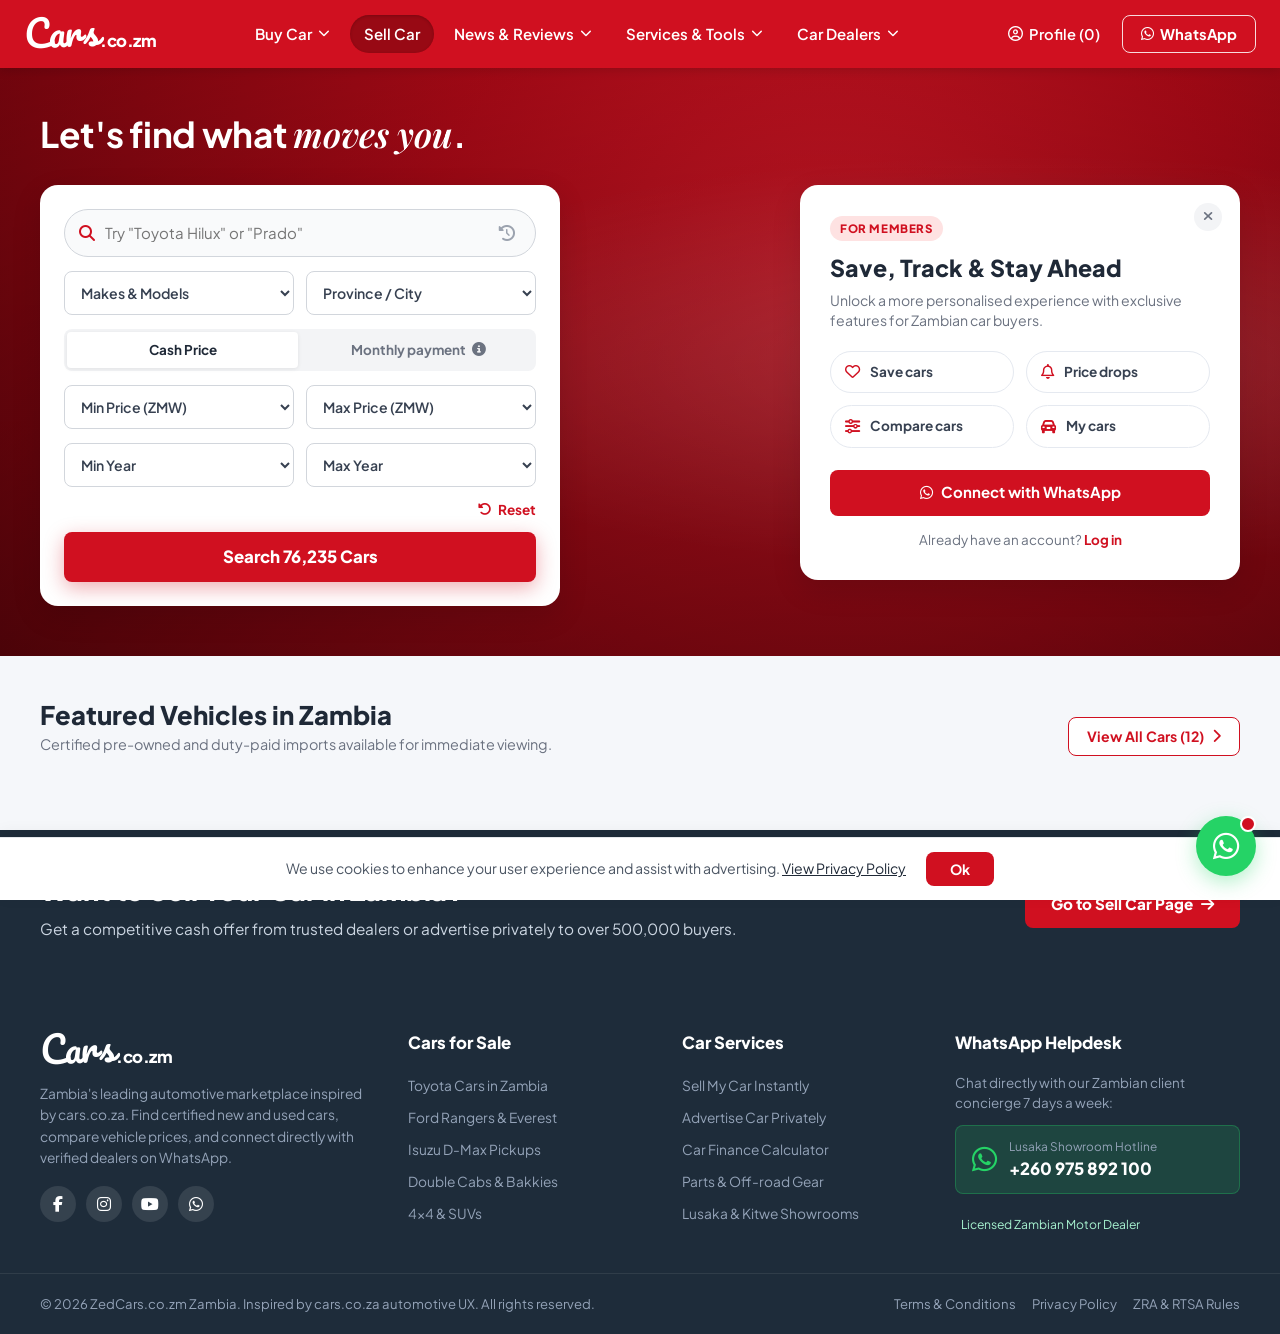
==== index.html @ ce60e8c6 "Add files via upload" ====
<!DOCTYPE html>
<html lang="en">
<head>
  <meta charset="UTF-8">
  <meta name="viewport" content="width=device-width, initial-scale=1.0">
  <title>Cars For Sale in Zambia | Certified New and Used Vehicles | ZedCars.co.zm</title>
  <meta name="description" content="Zambia's premier car marketplace inspired by cars.co.za. Find Toyota, Ford, Isuzu, and luxury cars for sale in Lusaka, Kitwe, and Ndola with instant WhatsApp dealer connections.">
  <link rel="preconnect" href="https://fonts.googleapis.com">
  <link rel="preconnect" href="https://fonts.gstatic.com" crossorigin>
  <link href="https://fonts.googleapis.com/css2?family=Plus+Jakarta+Sans:ital,wght@0,300;0,400;0,500;0,600;0,700;0,800;1,400&family=Playfair+Display:ital,wght@1,600;1,700&family=Pacifico&display=swap" rel="stylesheet">
  <link rel="stylesheet" href="https://cdnjs.cloudflare.com/ajax/libs/font-awesome/6.5.1/css/all.min.css">
  <link rel="stylesheet" href="styles.css">
</head>
<body>

  <!-- SIGNATURE RED HEADER -->
  <header class="cars-header">
    <div class="cars-header-container">
      <a href="index.html" class="cars-logo">
        <span class="logo-script">Cars</span><span class="logo-tld">.co.zm</span>
      </a>

      <nav class="cars-nav">
        <div class="nav-item has-dropdown">
          <a href="buy-car.html" class="nav-link">Buy Car <i class="fa-solid fa-chevron-down nav-arrow"></i></a>
          <div class="dropdown-menu">
            <a href="buy-car.html" class="dropdown-item"><i class="fa-solid fa-car-side"></i> Used Cars for Sale</a>
            <a href="buy-car.html" class="dropdown-item"><i class="fa-solid fa-car"></i> New Cars for Sale</a>
            <a href="finance.html" class="dropdown-item"><i class="fa-solid fa-tags"></i> Car Pricing &amp; Specs</a>
            <a href="buy-car.html?filter=specials" class="dropdown-item"><i class="fa-solid fa-fire"></i> Car Specials</a>
            <a href="https://wa.me/260975892100?text=Hello%20ZedCars%2C%20please%20help%20me%20find%20a%20car" target="_blank" class="dropdown-item"><i class="fa-brands fa-whatsapp"></i> Help Me Find a Car</a>
          </div>
        </div>

        <div class="nav-item">
          <a href="sell-car.html" class="nav-link nav-pill-active">Sell Car</a>
        </div>

        <div class="nav-item has-dropdown mega-dropdown-trigger">
          <a href="news.html" class="nav-link">News &amp; Reviews <i class="fa-solid fa-chevron-down nav-arrow"></i></a>
          <div class="dropdown-menu mega-menu">
            <div class="mega-menu-cols">
              <div class="mega-links-col">
                <a href="news.html" class="dropdown-item">Motoring News</a>
                <a href="news.html" class="dropdown-item">Luxury, Performance &amp; 4x4</a>
                <a href="news.html" class="dropdown-item">Car Reviews</a>
                <a href="news.html" class="dropdown-item">Videos &amp; Walkarounds</a>
                <a href="news.html" class="dropdown-item">Car Launches</a>
                <a href="news.html" class="dropdown-item">Zambian RTSA &amp; Duty Advice</a>
              </div>
              <div class="mega-cards-col">
                <div class="mega-article-card">
                  <img src="https://images.unsplash.com/photo-1533473359331-0135ef1b58bf?auto=format&fit=crop&w=400&q=80" alt="Hilux Legend review">
                  <span class="mega-article-title">Toyota Hilux 2.8 GD-6: Still Zambia's Undisputed Bakkie Champion?</span>
                  <a href="news.html" class="btn-mega-red">Car News</a>
                </div>
                <div class="mega-article-card">
                  <img src="https://images.unsplash.com/photo-1503376780353-7e6692767b70?auto=format&fit=crop&w=400&q=80" alt="Land Cruiser Prado">
                  <span class="mega-article-title">New Prado 250 in Lusaka: Zambian Pricing, Specs &amp; Waitlist</span>
                  <a href="news.html" class="btn-mega-red">Car News</a>
                </div>
              </div>
            </div>
          </div>
        </div>

        <div class="nav-item has-dropdown">
          <a href="finance.html" class="nav-link">Services &amp; Tools <i class="fa-solid fa-chevron-down nav-arrow"></i></a>
          <div class="dropdown-menu">
            <a href="finance.html" class="dropdown-item"><i class="fa-solid fa-calculator"></i> Car Finance Calculator</a>
            <a href="parts.html" class="dropdown-item"><i class="fa-solid fa-gears"></i> Auto Parts &amp; Staff Gear</a>
            <a href="sell-car.html" class="dropdown-item"><i class="fa-solid fa-hand-holding-dollar"></i> Free WhatsApp Valuation</a>
          </div>
        </div>

        <div class="nav-item has-dropdown">
          <a href="dealers.html" class="nav-link">Car Dealers <i class="fa-solid fa-chevron-down nav-arrow"></i></a>
          <div class="dropdown-menu">
            <a href="dealers.html" class="dropdown-item"><i class="fa-solid fa-location-dot"></i> Dealers in Lusaka</a>
            <a href="dealers.html" class="dropdown-item"><i class="fa-solid fa-location-dot"></i> Dealers in Kitwe (Copperbelt)</a>
            <a href="dealers.html" class="dropdown-item"><i class="fa-solid fa-location-dot"></i> Dealers in Ndola</a>
          </div>
        </div>
      </nav>

      <div class="cars-header-right">
        <a href="dealers.html" class="header-profile-btn">
          <i class="fa-regular fa-circle-user"></i> Profile (0)
        </a>
        <a href="https://wa.me/260975892100?text=Hello%20ZedCars%20Team%2C%20I%20would%20like%20assistance." target="_blank" class="btn-cars-login">
          <i class="fa-brands fa-whatsapp"></i> WhatsApp
        </a>
        <button class="mobile-nav-toggle" id="mobileNavToggle" aria-label="Toggle menu">
          <i class="fa-solid fa-bars"></i>
        </button>
      </div>
    </div>
  </header>

  <main>
    <!-- HERO SECTION (Cars.co.za search & members box) -->
    <section class="cars-hero-section">
      <div class="cars-hero-bg"></div>

      <div class="container cars-hero-container">
        <div class="cars-hero-headline">
          <h2>Let's find what <em>moves you</em>.</h2>
        </div>

        <div class="cars-hero-grid">
          <!-- SEARCH CARD -->
          <form class="cars-search-card" id="homeSearchForm" action="buy-car.html" method="GET">
            <div class="search-input-box">
              <i class="fa-solid fa-magnifying-glass search-icon"></i>
              <input type="text" name="keyword" id="heroKeyword" placeholder='Try "Toyota Hilux" or "Prado"'>
              <button type="button" class="history-btn" title="Recent searches"><i class="fa-solid fa-clock-rotate-left"></i></button>
            </div>

            <div class="search-dual-row">
              <div class="custom-select-wrap">
                <select name="make" id="heroMake">
                  <option value="">Makes &amp; Models</option>
                  <option value="Toyota">Toyota (Hilux, Prado, Harrier)</option>
                  <option value="Ford">Ford (Ranger, Everest)</option>
                  <option value="Isuzu">Isuzu (D-Max, KB)</option>
                  <option value="Nissan">Nissan (Patrol, Navara)</option>
                  <option value="Mercedes-Benz">Mercedes-Benz</option>
                  <option value="Volkswagen">Volkswagen (Golf GTI)</option>
                  <option value="Honda">Honda (Fit Hybrid)</option>
                </select>
              </div>

              <div class="custom-select-wrap">
                <select name="location" id="heroLocation">
                  <option value="">Province / City</option>
                  <option value="Lusaka">Lusaka Province</option>
                  <option value="Kitwe">Copperbelt (Kitwe)</option>
                  <option value="Ndola">Copperbelt (Ndola)</option>
                  <option value="Livingstone">Southern (Livingstone)</option>
                </select>
              </div>
            </div>

            <div class="pricing-mode-toggle">
              <button type="button" class="mode-btn active" id="btnModeCash">Cash Price</button>
              <a href="finance.html" class="mode-btn" id="btnModeMonthly">Monthly payment <i class="fa-solid fa-circle-info"></i></a>
            </div>

            <div class="search-dual-row">
              <div class="custom-select-wrap">
                <select name="minPrice" id="heroMinPrice">
                  <option value="">Min Price (ZMW)</option>
                  <option value="50000">K 50,000</option>
                  <option value="100000">K 100,000</option>
                  <option value="200000">K 200,000</option>
                  <option value="350000">K 350,000</option>
                  <option value="500000">K 500,000</option>
                </select>
              </div>

              <div class="custom-select-wrap">
                <select name="maxPrice" id="heroMaxPrice">
                  <option value="">Max Price (ZMW)</option>
                  <option value="150000">K 150,000</option>
                  <option value="300000">K 300,000</option>
                  <option value="500000">K 500,000</option>
                  <option value="800000">K 800,000</option>
                  <option value="1500000">K 1,500,000+</option>
                </select>
              </div>
            </div>

            <div class="search-dual-row">
              <div class="custom-select-wrap">
                <select name="minYear" id="heroMinYear">
                  <option value="">Min Year</option>
                  <option value="2016">2016</option>
                  <option value="2018">2018</option>
                  <option value="2020">2020</option>
                  <option value="2022">2022</option>
                </select>
              </div>

              <div class="custom-select-wrap">
                <select name="maxYear" id="heroMaxYear">
                  <option value="">Max Year</option>
                  <option value="2024">2024</option>
                  <option value="2023">2023</option>
                  <option value="2022">2022</option>
                </select>
              </div>
            </div>

            <div class="search-reset-row">
              <button type="reset" class="btn-reset-link" id="btnResetHero">
                <i class="fa-solid fa-rotate-left"></i> Reset
              </button>
            </div>

            <button type="submit" class="btn-hero-search">
              Search 76,235 Cars
            </button>
          </form>

          <!-- FOR MEMBERS CARD -->
          <div class="cars-members-card" id="membersCard">
            <button type="button" class="members-close-btn" id="membersCloseBtn" aria-label="Close card"><i class="fa-solid fa-xmark"></i></button>

            <span class="members-badge">FOR MEMBERS</span>
            <h3>Save, Track &amp; Stay Ahead</h3>
            <p>Unlock a more personalised experience with exclusive features for Zambian car buyers.</p>

            <div class="members-grid-perks">
              <a href="buy-car.html" class="member-perk-item">
                <i class="fa-regular fa-heart"></i>
                <span>Save cars</span>
              </a>
              <a href="buy-car.html?filter=drops" class="member-perk-item">
                <i class="fa-regular fa-bell"></i>
                <span>Price drops</span>
              </a>
              <a href="buy-car.html" class="member-perk-item">
                <i class="fa-solid fa-sliders"></i>
                <span>Compare cars</span>
              </a>
              <a href="sell-car.html" class="member-perk-item">
                <i class="fa-solid fa-car-rear"></i>
                <span>My cars</span>
              </a>
            </div>

            <a href="https://wa.me/260975892100?text=Hi%20ZedCars%2C%20I%20would%20like%20to%20register%20as%20a%20buyer%20member." target="_blank" class="btn-create-account">
              <i class="fa-brands fa-whatsapp"></i> Connect with WhatsApp
            </a>

            <div class="members-footer-link">
              Already have an account? <a href="https://wa.me/260975892100?text=Login%20inquiry" target="_blank">Log in</a>
            </div>
          </div>
        </div>
      </div>
    </section>

    <!-- COMPACT FEATURED PREVIEW (NO ENDLESS SCROLLING) -->
    <section class="home-featured-strip">
      <div class="container">
        <div class="section-top-row">
          <div>
            <h3>Featured Vehicles in Zambia</h3>
            <p>Certified pre-owned and duty-paid imports available for immediate viewing.</p>
          </div>
          <a href="buy-car.html" class="btn-view-all-cars">
            View All Cars (12) <i class="fa-solid fa-chevron-right"></i>
          </a>
        </div>

        <div class="cars-main-grid cols-3" id="homeFeaturedGrid">
          <!-- Rendered dynamically by app.js (top 3 featured only) -->
        </div>
      </div>
    </section>

    <!-- COMPACT "SELL YOUR CAR" BANNER -->
    <section class="home-sell-teaser">
      <div class="container teaser-inner-flex">
        <div class="teaser-text">
          <h3>Want to Sell Your Car in Zambia?</h3>
          <p>Get a competitive cash offer from trusted dealers or advertise privately to over 500,000 buyers.</p>
        </div>
        <a href="sell-car.html" class="btn-teaser-sell">
          Go to Sell Car Page <i class="fa-solid fa-arrow-right"></i>
        </a>
      </div>
    </section>
  </main>

  <!-- FOOTER -->
  <footer class="cars-footer">
    <div class="container footer-content-grid">
      <div class="footer-brand-col">
        <a href="index.html" class="cars-logo footer-logo">
          <span class="logo-script">Cars</span><span class="logo-tld">.co.zm</span>
        </a>
        <p class="footer-desc">
          Zambia's leading automotive marketplace inspired by cars.co.za. Find certified new and used cars, compare vehicle prices, and connect directly with verified dealers on WhatsApp.
        </p>
        <div class="footer-socials">
          <a href="#" aria-label="Facebook"><i class="fa-brands fa-facebook-f"></i></a>
          <a href="#" aria-label="Instagram"><i class="fa-brands fa-instagram"></i></a>
          <a href="#" aria-label="YouTube"><i class="fa-brands fa-youtube"></i></a>
          <a href="https://wa.me/260975892100" target="_blank" aria-label="WhatsApp"><i class="fa-brands fa-whatsapp"></i></a>
        </div>
      </div>

      <div class="footer-links-col">
        <h4>Cars for Sale</h4>
        <ul>
          <li><a href="buy-car.html?make=Toyota">Toyota Cars in Zambia</a></li>
          <li><a href="buy-car.html?make=Ford">Ford Rangers &amp; Everest</a></li>
          <li><a href="buy-car.html?make=Isuzu">Isuzu D-Max Pickups</a></li>
          <li><a href="buy-car.html?category=Double+Cab">Double Cabs &amp; Bakkies</a></li>
          <li><a href="buy-car.html?category=SUV">4x4 &amp; SUVs</a></li>
        </ul>
      </div>

      <div class="footer-links-col">
        <h4>Car Services</h4>
        <ul>
          <li><a href="sell-car.html">Sell My Car Instantly</a></li>
          <li><a href="sell-car.html">Advertise Car Privately</a></li>
          <li><a href="finance.html">Car Finance Calculator</a></li>
          <li><a href="parts.html">Parts &amp; Off-road Gear</a></li>
          <li><a href="dealers.html">Lusaka &amp; Kitwe Showrooms</a></li>
        </ul>
      </div>

      <div class="footer-contact-col">
        <h4>WhatsApp Helpdesk</h4>
        <p>Chat directly with our Zambian client concierge 7 days a week:</p>
        <a href="https://wa.me/260975892100?text=Hello%20ZedCars%2C%20I%20would%20like%20assistance." target="_blank" class="footer-whatsapp-card">
          <i class="fa-brands fa-whatsapp"></i>
          <div>
            <span class="card-label">Lusaka Showroom Hotline</span>
            <span class="card-number">+260 975 892 100</span>
          </div>
        </a>
        <span class="registered-badge"><i class="fa-solid fa-shield-check"></i> Licensed Zambian Motor Dealer</span>
      </div>
    </div>

    <div class="footer-bottom-bar">
      <div class="container footer-bottom-flex">
        <p>&copy; 2026 ZedCars.co.zm Zambia. Inspired by cars.co.za automotive UX. All rights reserved.</p>
        <div class="footer-legal-links">
          <a href="#">Terms &amp; Conditions</a>
          <a href="#">Privacy Policy</a>
          <a href="#">ZRA &amp; RTSA Rules</a>
        </div>
      </div>
    </div>
  </footer>

  <!-- DETAIL MODAL -->
  <div class="cars-modal-backdrop" id="carModalBackdrop">
    <div class="cars-modal-window" id="carModalWindow">
      <button class="modal-close-button" id="modalCloseButton" aria-label="Close modal"><i class="fa-solid fa-xmark"></i></button>
      <div class="modal-inner-content" id="carModalContent"></div>
    </div>
  </div>

  <!-- FLOATING WHATSAPP -->
  <div class="floating-wa-container">
    <div class="wa-chat-window" id="waChatWindow">
      <div class="wa-chat-header">
        <div class="wa-header-avatar"><i class="fa-brands fa-whatsapp"></i></div>
        <div class="wa-header-text">
          <h5>ZedCars.co.zm Concierge</h5>
          <span>Online • Replies within minutes</span>
        </div>
        <button class="wa-close-btn" id="waChatClose"><i class="fa-solid fa-xmark"></i></button>
      </div>
      <div class="wa-chat-bubble-area">
        <div class="wa-message-bubble">
          Muli bwanji! Welcome to <strong>ZedCars Zambia</strong>. How can our vehicle team help you today?
        </div>
        <div class="wa-action-options">
          <a href="buy-car.html" class="wa-opt-link"><i class="fa-solid fa-car"></i> Buy a Car</a>
          <a href="sell-car.html" class="wa-opt-link"><i class="fa-solid fa-hand-holding-dollar"></i> Sell My Car for Cash</a>
          <a href="finance.html" class="wa-opt-link"><i class="fa-solid fa-calculator"></i> Car Finance Inquiry</a>
          <a href="parts.html" class="wa-opt-link"><i class="fa-solid fa-gears"></i> 4x4 Parts &amp; Accessories</a>
        </div>
      </div>
    </div>

    <button class="floating-wa-trigger" id="floatingWaTrigger" aria-label="WhatsApp Chat">
      <i class="fa-brands fa-whatsapp"></i>
      <span class="floating-pulse"></span>
    </button>
  </div>

  <!-- COOKIE BANNER -->
  <div class="cars-cookie-banner" id="cookieBanner">
    <div class="cookie-banner-inner">
      <span>We use cookies to enhance your user experience and assist with advertising. <a href="#">View Privacy Policy</a></span>
      <button class="btn-cookie-ok" id="btnCookieOk">Ok</button>
    </div>
  </div>

  <script src="app.js"></script>
</body>
</html>
---- styles.css ----
/* =========================================================
   ZedCars.co.zm - Pixel-Perfect cars.co.za Multi-Page Design System
   ========================================================= */

:root {
  --cars-red: #D01020;
  --cars-red-dark: #A80916;
  --cars-red-hover: #B80A18;
  --cars-red-pill: #980914;
  --cars-navy-dark: #1E2C3A;
  --cars-navy-deep: #16222D;
  
  --bg-page: #F5F7FA;
  --bg-card: #FFFFFF;
  --border-subtle: #E5E9F0;
  --border-input: #D2D6DC;
  
  --text-dark: #1F2937;
  --text-gray: #4B5563;
  --text-light: #6B7280;
  --text-muted: #9CA3AF;
  
  --wa-green: #25D366;
  --wa-green-hover: #20BA5A;
  --wa-green-dark: #128C7E;
  
  --font-main: 'Plus Jakarta Sans', -apple-system, BlinkMacSystemFont, sans-serif;
  --font-serif: 'Playfair Display', Georgia, serif;
  --font-script: 'Pacifico', cursive;
  
  --shadow-card: 0 4px 18px rgba(0, 0, 0, 0.06);
  --shadow-elevated: 0 10px 30px rgba(0, 0, 0, 0.12);
  --shadow-red: 0 6px 20px rgba(208, 16, 32, 0.35);
  --shadow-wa: 0 6px 20px rgba(37, 211, 102, 0.35);
  
  --radius-sm: 4px;
  --radius-md: 8px;
  --radius-lg: 12px;
  --radius-xl: 18px;
  --radius-full: 9999px;
  
  --transition: all 0.2s ease-in-out;
}

*, *::before, *::after {
  box-sizing: border-box;
  margin: 0;
  padding: 0;
}

body {
  font-family: var(--font-main);
  background-color: var(--bg-page);
  color: var(--text-dark);
  line-height: 1.5;
  overflow-x: hidden;
  -webkit-font-smoothing: antialiased;
  min-height: 100vh;
  display: flex;
  flex-direction: column;
}

main {
  flex-grow: 1;
}

img {
  max-width: 100%;
  height: auto;
  display: block;
}

a {
  text-decoration: none;
  color: inherit;
  transition: var(--transition);
}

button {
  font-family: inherit;
  cursor: pointer;
  border: none;
  outline: none;
  transition: var(--transition);
}

select, input, textarea {
  font-family: inherit;
  outline: none;
}

.container {
  width: 100%;
  max-width: 1240px;
  margin: 0 auto;
  padding: 0 20px;
}

/* =========================================================
   1. CARS.CO.ZA SIGNATURE RED HEADER & NAVIGATION
   ========================================================= */
.cars-header {
  background-color: var(--cars-red);
  color: #FFFFFF;
  position: sticky;
  top: 0;
  z-index: 1000;
  box-shadow: 0 2px 10px rgba(0, 0, 0, 0.15);
}

.cars-header-container {
  display: flex;
  align-items: center;
  justify-content: space-between;
  height: 68px;
  max-width: 1280px;
  margin: 0 auto;
  padding: 0 24px;
}

.cars-logo {
  display: flex;
  align-items: baseline;
  color: #FFFFFF;
  text-decoration: none;
  user-select: none;
}

.logo-script {
  font-family: var(--font-script);
  font-size: 2.3rem;
  letter-spacing: -1px;
  line-height: 1;
  transform: rotate(-3deg);
  margin-right: 2px;
}

.logo-tld {
  font-family: var(--font-main);
  font-size: 1.05rem;
  font-weight: 800;
  letter-spacing: -0.5px;
}

.cars-nav {
  display: flex;
  align-items: center;
  gap: 6px;
  height: 100%;
}

.nav-item {
  position: relative;
  height: 100%;
  display: flex;
  align-items: center;
}

.nav-link {
  color: #FFFFFF;
  font-size: 0.94rem;
  font-weight: 600;
  padding: 8px 14px;
  border-radius: var(--radius-full);
  display: flex;
  align-items: center;
  gap: 6px;
}

.nav-link:hover {
  background-color: rgba(0, 0, 0, 0.15);
}

.nav-link.active-page {
  background-color: var(--cars-red-pill);
}

.nav-arrow {
  font-size: 0.72rem;
  transition: transform 0.2s ease;
}

.has-dropdown:hover .nav-arrow {
  transform: rotate(180deg);
}

.nav-pill-active {
  background-color: var(--cars-red-pill);
  box-shadow: inset 0 1px 3px rgba(0, 0, 0, 0.2);
}

.nav-pill-active:hover {
  background-color: #7D0710;
}

.cars-header-right {
  display: flex;
  align-items: center;
  gap: 12px;
}

.header-profile-btn {
  background: none;
  color: #FFFFFF;
  font-size: 0.92rem;
  font-weight: 600;
  display: flex;
  align-items: center;
  gap: 6px;
  padding: 6px 10px;
}

.btn-cars-login {
  background: transparent;
  color: #FFFFFF;
  border: 1.5px solid rgba(255, 255, 255, 0.85);
  padding: 7px 18px;
  border-radius: var(--radius-md);
  font-size: 0.92rem;
  font-weight: 700;
  display: inline-flex;
  align-items: center;
  gap: 6px;
}

.btn-cars-login:hover {
  background: #FFFFFF;
  color: var(--cars-red);
}

.mobile-nav-toggle {
  display: none;
  background: none;
  color: #FFFFFF;
  font-size: 1.4rem;
  padding: 6px;
}

/* Dropdown Menus */
.dropdown-menu {
  position: absolute;
  top: 100%;
  left: 0;
  background: #FFFFFF;
  color: var(--text-dark);
  min-width: 250px;
  border-radius: var(--radius-md);
  box-shadow: 0 12px 30px rgba(0, 0, 0, 0.15);
  border: 1px solid var(--border-subtle);
  padding: 10px 0;
  display: none;
  z-index: 1001;
  animation: dropFade 0.2s ease-out;
}

@keyframes dropFade {
  from { opacity: 0; transform: translateY(6px); }
  to { opacity: 1; transform: translateY(0); }
}

.has-dropdown:hover .dropdown-menu {
  display: block;
}

.dropdown-item {
  display: flex;
  align-items: center;
  gap: 10px;
  padding: 10px 20px;
  font-size: 0.92rem;
  font-weight: 600;
  color: #374151;
}

.dropdown-item:hover {
  background-color: #F3F4F6;
  color: var(--cars-red);
  padding-left: 24px;
}

.dropdown-item i {
  color: var(--cars-red);
  font-size: 0.9rem;
  width: 16px;
}

/* Mega Menu for News */
.mega-menu {
  width: 650px;
  padding: 20px;
}

.mega-menu-cols {
  display: grid;
  grid-template-columns: 1fr 1.6fr;
  gap: 20px;
}

.mega-links-col {
  display: flex;
  flex-direction: column;
  border-right: 1px solid var(--border-subtle);
  padding-right: 10px;
}

.mega-cards-col {
  display: grid;
  grid-template-columns: 1fr 1fr;
  gap: 14px;
}

.mega-article-card {
  display: flex;
  flex-direction: column;
}

.mega-article-card img {
  width: 100%;
  height: 100px;
  object-fit: cover;
  border-radius: var(--radius-md);
  margin-bottom: 8px;
}

.mega-article-title {
  font-size: 0.8rem;
  font-weight: 700;
  color: var(--text-dark);
  line-height: 1.35;
  margin-bottom: 8px;
  display: -webkit-box;
  -webkit-line-clamp: 2;
  -webkit-box-orient: vertical;
  overflow: hidden;
}

.btn-mega-red {
  background: var(--cars-red);
  color: #FFFFFF;
  font-size: 0.76rem;
  font-weight: 700;
  padding: 6px 12px;
  border-radius: var(--radius-sm);
  align-self: flex-start;
}

/* =========================================================
   2. HERO SECTION & HOME PAGE
   ========================================================= */
.cars-hero-section {
  position: relative;
  background: radial-gradient(circle at 65% 35%, #DC1828 0%, #B80A18 45%, #7D050E 100%);
  padding: 40px 0 50px;
  overflow: hidden;
}

.cars-hero-bg {
  position: absolute;
  top: 0;
  left: 0;
  right: 0;
  bottom: 0;
  background-image: 
    radial-gradient(ellipse at 80% 50%, rgba(255, 255, 255, 0.12) 0%, transparent 50%),
    linear-gradient(to bottom, rgba(0, 0, 0, 0.15) 0%, rgba(0, 0, 0, 0.4) 100%);
  pointer-events: none;
}

.cars-hero-container {
  position: relative;
  z-index: 2;
}

.cars-hero-headline {
  margin-bottom: 24px;
}

.cars-hero-headline h2 {
  color: #FFFFFF;
  font-size: 2.2rem;
  font-weight: 700;
  letter-spacing: -0.3px;
}

.cars-hero-headline h2 em {
  font-family: var(--font-serif);
  font-style: italic;
  font-weight: 600;
}

.cars-hero-grid {
  display: grid;
  grid-template-columns: 520px 1fr;
  gap: 30px;
  align-items: flex-start;
}

.cars-search-card {
  background: #FFFFFF;
  border-radius: var(--radius-xl);
  box-shadow: var(--shadow-elevated);
  padding: 24px;
  display: flex;
  flex-direction: column;
  gap: 14px;
}

.search-input-box {
  position: relative;
  display: flex;
  align-items: center;
  background: #F9FAFB;
  border: 1.5px solid var(--border-input);
  border-radius: var(--radius-full);
  padding: 4px 14px;
}

.search-input-box:focus-within {
  border-color: var(--cars-red);
  background: #FFFFFF;
}

.search-icon {
  color: var(--cars-red);
  font-size: 1rem;
  margin-right: 10px;
}

.search-input-box input {
  width: 100%;
  height: 38px;
  border: none;
  background: transparent;
  font-size: 0.94rem;
  color: var(--text-dark);
}

.history-btn {
  background: none;
  color: var(--text-muted);
  font-size: 1rem;
  padding: 6px;
}

.search-dual-row {
  display: grid;
  grid-template-columns: 1fr 1fr;
  gap: 12px;
}

.custom-select-wrap select {
  width: 100%;
  height: 44px;
  background: #FFFFFF;
  border: 1.5px solid var(--border-input);
  border-radius: var(--radius-md);
  padding: 0 12px;
  font-size: 0.88rem;
  font-weight: 600;
  color: #374151;
  cursor: pointer;
  transition: var(--transition);
}

.custom-select-wrap select:focus {
  border-color: var(--cars-red);
  box-shadow: 0 0 0 2px rgba(208, 16, 32, 0.1);
}

.pricing-mode-toggle {
  display: flex;
  background: #F3F4F6;
  border-radius: var(--radius-md);
  padding: 3px;
  gap: 4px;
}

.mode-btn {
  flex: 1;
  padding: 8px 12px;
  font-size: 0.84rem;
  font-weight: 700;
  color: #6B7280;
  background: none;
  border-radius: var(--radius-sm);
  display: flex;
  align-items: center;
  justify-content: center;
  gap: 6px;
}

.mode-btn.active {
  background: #FFFFFF;
  color: var(--text-dark);
  box-shadow: 0 1px 4px rgba(0, 0, 0, 0.08);
}

.search-reset-row {
  display: flex;
  justify-content: flex-end;
}

.btn-reset-link {
  background: none;
  color: var(--cars-red);
  font-size: 0.85rem;
  font-weight: 700;
  display: inline-flex;
  align-items: center;
  gap: 6px;
}

.btn-hero-search {
  width: 100%;
  height: 50px;
  background: var(--cars-red);
  color: #FFFFFF;
  border-radius: var(--radius-md);
  font-size: 1.05rem;
  font-weight: 800;
  display: flex;
  align-items: center;
  justify-content: center;
  box-shadow: var(--shadow-red);
}

.btn-hero-search:hover {
  background: var(--cars-red-hover);
  transform: translateY(-1px);
}

/* Members Card */
.cars-members-card {
  background: #FFFFFF;
  border-radius: var(--radius-xl);
  box-shadow: var(--shadow-elevated);
  padding: 30px;
  position: relative;
  max-width: 440px;
  margin-left: auto;
}

.members-close-btn {
  position: absolute;
  top: 18px;
  right: 18px;
  width: 28px;
  height: 28px;
  border-radius: 50%;
  background: #F3F4F6;
  color: #6B7280;
  display: flex;
  align-items: center;
  justify-content: center;
  font-size: 0.85rem;
}

.members-badge {
  display: inline-block;
  background: #FEE2E2;
  color: var(--cars-red);
  font-size: 0.72rem;
  font-weight: 800;
  letter-spacing: 0.6px;
  padding: 4px 10px;
  border-radius: var(--radius-full);
  margin-bottom: 12px;
}

.cars-members-card h3 {
  font-size: 1.45rem;
  font-weight: 800;
  color: var(--text-dark);
  line-height: 1.25;
  margin-bottom: 8px;
}

.cars-members-card p {
  font-size: 0.88rem;
  color: #6B7280;
  line-height: 1.45;
  margin-bottom: 20px;
}

.members-grid-perks {
  display: grid;
  grid-template-columns: 1fr 1fr;
  gap: 12px;
  margin-bottom: 22px;
}

.member-perk-item {
  border: 1.5px solid var(--border-subtle);
  border-radius: var(--radius-full);
  padding: 10px 14px;
  display: flex;
  align-items: center;
  gap: 10px;
  font-size: 0.85rem;
  font-weight: 700;
  color: #374151;
  cursor: pointer;
  transition: var(--transition);
}

.member-perk-item:hover {
  border-color: var(--cars-red);
  background: #FFF5F5;
  color: var(--cars-red);
}

.member-perk-item i {
  color: var(--cars-red);
  font-size: 0.95rem;
}

.btn-create-account {
  width: 100%;
  height: 46px;
  background: var(--cars-red);
  color: #FFFFFF;
  border-radius: var(--radius-md);
  font-size: 0.94rem;
  font-weight: 700;
  display: flex;
  align-items: center;
  justify-content: center;
  gap: 8px;
}

.btn-create-account:hover {
  background: var(--cars-red-hover);
}

.members-footer-link {
  text-align: center;
  font-size: 0.84rem;
  color: #6B7280;
  margin-top: 14px;
}

.members-footer-link a {
  color: var(--cars-red);
  font-weight: 700;
}

/* =========================================================
   3. HOME PAGE COMPACT SECTIONS (NO LONG SCROLLING)
   ========================================================= */
.home-featured-strip {
  padding: 40px 0 50px;
}

.section-top-row {
  display: flex;
  justify-content: space-between;
  align-items: flex-end;
  margin-bottom: 24px;
}

.section-top-row h3 {
  font-size: 1.6rem;
  font-weight: 800;
  color: var(--text-dark);
}

.section-top-row p {
  color: #6B7280;
  font-size: 0.9rem;
}

.btn-view-all-cars {
  background: #FFFFFF;
  color: var(--cars-red);
  border: 1.5px solid var(--cars-red);
  padding: 8px 18px;
  border-radius: var(--radius-md);
  font-weight: 700;
  font-size: 0.88rem;
  display: inline-flex;
  align-items: center;
  gap: 8px;
}

.btn-view-all-cars:hover {
  background: var(--cars-red);
  color: #FFFFFF;
}

/* Compact home sell teaser */
.home-sell-teaser {
  background: var(--cars-navy-dark);
  color: #FFFFFF;
  padding: 40px 0;
}

.teaser-inner-flex {
  display: flex;
  justify-content: space-between;
  align-items: center;
  gap: 30px;
}

.teaser-text h3 {
  font-size: 1.7rem;
  font-weight: 800;
  margin-bottom: 6px;
}

.teaser-text p {
  color: #CBD5E1;
  font-size: 0.96rem;
}

.btn-teaser-sell {
  background: var(--cars-red);
  color: #FFFFFF;
  padding: 12px 26px;
  border-radius: var(--radius-md);
  font-weight: 800;
  font-size: 0.95rem;
  white-space: nowrap;
  display: inline-flex;
  align-items: center;
  gap: 8px;
}

.btn-teaser-sell:hover {
  background: var(--cars-red-hover);
}

/* =========================================================
   4. DEDICATED PAGE BANNERS (BREADCRUMBS & HEADERS)
   ========================================================= */
.page-hero-banner {
  background: var(--cars-navy-dark);
  color: #FFFFFF;
  padding: 34px 0 46px;
}

.breadcrumbs {
  font-size: 0.84rem;
  color: #94A3B8;
  margin-bottom: 14px;
  display: flex;
  align-items: center;
  gap: 8px;
}

.breadcrumbs a {
  color: #CBD5E1;
}

.breadcrumbs a:hover {
  color: #FFFFFF;
}

.page-title {
  font-size: 2.2rem;
  font-weight: 800;
  letter-spacing: -0.5px;
  margin-bottom: 6px;
}

.page-subtitle {
  font-size: 1rem;
  color: #CBD5E1;
  max-width: 780px;
}

/* =========================================================
   5. DEDICATED "SELL CAR" PAGE (Exact Match to Screenshot 1 & 4)
   ========================================================= */
.sell-page-wrapper {
  margin-top: -30px;
  padding-bottom: 70px;
}

.sell-cards-dual-grid {
  display: grid;
  grid-template-columns: 1fr 1fr;
  gap: 26px;
}

.sell-choice-card {
  background: #FFFFFF;
  border-radius: var(--radius-lg);
  box-shadow: var(--shadow-card);
  border: 1px solid var(--border-subtle);
  padding: 34px;
  display: flex;
  flex-direction: column;
}

.card-head-row {
  display: flex;
  justify-content: space-between;
  align-items: center;
  margin-bottom: 12px;
}

.choice-title {
  font-size: 1.6rem;
  font-weight: 800;
  color: var(--text-dark);
}

.most-popular-badge {
  border: 1px solid var(--cars-red);
  color: var(--cars-red);
  font-size: 0.74rem;
  font-weight: 700;
  padding: 3px 10px;
  border-radius: var(--radius-full);
}

.choice-desc {
  font-size: 0.94rem;
  color: #4B5563;
  line-height: 1.5;
  margin-bottom: 20px;
}

.choice-perks-list {
  list-style: none;
  display: flex;
  flex-direction: column;
  gap: 10px;
  margin-bottom: 26px;
  font-size: 0.94rem;
  font-weight: 600;
  color: #374151;
}

.bullet-dot {
  color: var(--text-dark);
  font-size: 1.1rem;
  margin-right: 6px;
}

/* Private Pricing Block (Screenshot 1) */
.private-pricing-row {
  display: grid;
  grid-template-columns: 1fr 1fr;
  gap: 16px;
  margin-bottom: 28px;
  padding: 16px 0;
  border-top: 1px solid var(--border-subtle);
  border-bottom: 1px solid var(--border-subtle);
}

.pricing-col {
  display: flex;
  flex-direction: column;
}

.tier-name {
  font-size: 0.76rem;
  font-weight: 800;
  letter-spacing: 0.5px;
  color: #4B5563;
}

.tier-name.featured-plus {
  color: var(--cars-red);
}

.tier-price {
  font-size: 1.55rem;
  font-weight: 900;
  color: var(--cars-red);
  margin: 4px 0 6px;
}

.tier-bullets {
  list-style: none;
  font-size: 0.8rem;
  color: #6B7280;
  display: flex;
  flex-direction: column;
  gap: 4px;
}

.btn-sell-action {
  width: 100%;
  height: 50px;
  background: var(--cars-red);
  color: #FFFFFF;
  border-radius: var(--radius-md);
  font-size: 1rem;
  font-weight: 800;
  display: flex;
  align-items: center;
  justify-content: center;
  gap: 8px;
  margin-top: auto;
}

.btn-sell-action:hover {
  background: var(--cars-red-hover);
}

/* Embedded Instant Valuation Form */
.instant-valuation-card {
  background: #F8FAFC;
  border-radius: var(--radius-md);
  padding: 20px;
  border: 1px solid var(--border-subtle);
  margin-top: 20px;
}

.instant-valuation-card h4 {
  font-size: 1.1rem;
  font-weight: 800;
  color: var(--text-dark);
  margin-bottom: 4px;
}

.instant-valuation-card p {
  font-size: 0.82rem;
  color: #6B7280;
  margin-bottom: 14px;
}

.val-form-grid {
  display: grid;
  grid-template-columns: 1fr 1fr;
  gap: 12px;
}

.val-input-group {
  display: flex;
  flex-direction: column;
  gap: 4px;
  margin-bottom: 10px;
}

.val-input-group label {
  font-size: 0.78rem;
  font-weight: 700;
  color: #374151;
}

.val-input-group input, .val-input-group select {
  width: 100%;
  padding: 9px 12px;
  border: 1.5px solid var(--border-input);
  border-radius: var(--radius-md);
  background: #FFFFFF;
  font-size: 0.86rem;
}

.val-input-group input:focus, .val-input-group select:focus {
  border-color: var(--cars-red);
}

.btn-submit-valuation {
  width: 100%;
  height: 46px;
  background: var(--wa-green);
  color: #FFFFFF;
  border-radius: var(--radius-md);
  font-size: 0.94rem;
  font-weight: 800;
  display: flex;
  align-items: center;
  justify-content: center;
  gap: 8px;
  margin-top: 10px;
}

.btn-submit-valuation:hover {
  background: var(--wa-green-hover);
}

/* =========================================================
   6. DEDICATED "BUY CAR" PAGE & SIDEBAR FILTERS
   ========================================================= */
.buy-page-layout {
  padding: 30px 0 60px;
}

.buy-grid-wrapper {
  display: grid;
  grid-template-columns: 280px 1fr;
  gap: 28px;
}

/* Filters Sidebar */
.filters-sidebar {
  background: #FFFFFF;
  border-radius: var(--radius-lg);
  border: 1px solid var(--border-subtle);
  padding: 20px;
  box-shadow: var(--shadow-card);
  height: fit-content;
}

.sidebar-header {
  display: flex;
  justify-content: space-between;
  align-items: center;
  margin-bottom: 18px;
  padding-bottom: 12px;
  border-bottom: 1px solid var(--border-subtle);
}

.sidebar-header h4 {
  font-size: 1.05rem;
  font-weight: 800;
}

.btn-sidebar-reset {
  background: none;
  color: var(--cars-red);
  font-size: 0.82rem;
  font-weight: 700;
}

.filter-group {
  margin-bottom: 18px;
}

.filter-group label {
  display: block;
  font-size: 0.82rem;
  font-weight: 700;
  color: #374151;
  margin-bottom: 6px;
}

.filter-group select, .filter-group input {
  width: 100%;
  height: 40px;
  padding: 0 12px;
  border: 1.5px solid var(--border-input);
  border-radius: var(--radius-md);
  font-size: 0.86rem;
  background: #FFFFFF;
}

.filter-group select:focus, .filter-group input:focus {
  border-color: var(--cars-red);
}

/* Cards Grid inside Buy Page */
.cars-main-grid {
  display: grid;
  grid-template-columns: repeat(2, 1fr);
  gap: 24px;
}

.cars-main-grid.cols-3 {
  grid-template-columns: repeat(3, 1fr);
}

.car-listing-card {
  background: #FFFFFF;
  border-radius: var(--radius-lg);
  border: 1px solid var(--border-subtle);
  overflow: hidden;
  box-shadow: var(--shadow-card);
  display: flex;
  flex-direction: column;
  transition: transform 0.2s ease, box-shadow 0.2s ease;
}

.car-listing-card:hover {
  transform: translateY(-4px);
  box-shadow: var(--shadow-elevated);
}

.card-img-holder {
  position: relative;
  width: 100%;
  height: 210px;
  background: #111827;
  overflow: hidden;
}

.card-img-holder img {
  width: 100%;
  height: 100%;
  object-fit: cover;
  transition: transform 0.4s ease;
}

.car-listing-card:hover .card-img-holder img {
  transform: scale(1.05);
}

.badge-dealer-verified {
  position: absolute;
  top: 10px;
  left: 10px;
  background: rgba(18, 140, 126, 0.9);
  color: #FFFFFF;
  padding: 3px 8px;
  border-radius: var(--radius-sm);
  font-size: 0.7rem;
  font-weight: 800;
  letter-spacing: 0.4px;
}

.badge-location-overlay {
  position: absolute;
  bottom: 10px;
  left: 10px;
  background: rgba(0, 0, 0, 0.7);
  color: #FFFFFF;
  padding: 2px 8px;
  border-radius: var(--radius-sm);
  font-size: 0.72rem;
  font-weight: 600;
  display: flex;
  align-items: center;
  gap: 4px;
}

.card-body-content {
  padding: 18px;
  display: flex;
  flex-direction: column;
  flex-grow: 1;
}

.card-make-year {
  font-size: 0.8rem;
  font-weight: 700;
  color: var(--cars-red);
  text-transform: uppercase;
}

.card-car-name {
  font-size: 1.12rem;
  font-weight: 800;
  color: var(--text-dark);
  line-height: 1.3;
  margin: 2px 0 10px;
  min-height: 44px;
}

.card-pricing-row {
  display: flex;
  justify-content: space-between;
  align-items: baseline;
  padding: 8px 0;
  border-top: 1px solid var(--border-subtle);
  border-bottom: 1px solid var(--border-subtle);
  margin-bottom: 12px;
}

.card-price-val {
  font-size: 1.35rem;
  font-weight: 900;
  color: var(--text-dark);
}

.card-pm-est {
  font-size: 0.8rem;
  color: #6B7280;
  font-weight: 600;
}

.card-pm-est strong {
  color: var(--cars-red);
}

.card-specs-row {
  display: grid;
  grid-template-columns: repeat(2, 1fr);
  gap: 6px;
  margin-bottom: 16px;
}

.card-spec-item {
  font-size: 0.78rem;
  color: #4B5563;
  font-weight: 600;
  background: #F9FAFB;
  padding: 5px 8px;
  border-radius: var(--radius-sm);
  display: flex;
  align-items: center;
  gap: 6px;
}

.card-spec-item i {
  color: #9CA3AF;
}

.card-cta-group {
  display: grid;
  grid-template-columns: 1.2fr 1fr;
  gap: 8px;
  margin-top: auto;
}

.btn-card-whatsapp {
  background: var(--wa-green);
  color: #FFFFFF;
  padding: 9px 12px;
  border-radius: var(--radius-md);
  font-size: 0.84rem;
  font-weight: 700;
  display: flex;
  align-items: center;
  justify-content: center;
  gap: 6px;
}

.btn-card-whatsapp:hover {
  background: var(--wa-green-hover);
}

.btn-card-details {
  background: #FFFFFF;
  color: var(--text-dark);
  border: 1.5px solid var(--border-input);
  padding: 9px 12px;
  border-radius: var(--radius-md);
  font-size: 0.84rem;
  font-weight: 700;
  display: flex;
  align-items: center;
  justify-content: center;
  gap: 6px;
}

.btn-card-details:hover {
  border-color: var(--text-dark);
  background: var(--text-dark);
  color: #FFFFFF;
}

/* =========================================================
   7. DEDICATED "FINANCE CALCULATOR" PAGE
   ========================================================= */
.finance-page-content {
  padding: 50px 0 70px;
}

.finance-box-grid {
  display: grid;
  grid-template-columns: 1fr 1.2fr;
  gap: 40px;
  align-items: center;
}

.bank-partners span {
  display: block;
  font-size: 0.84rem;
  font-weight: 700;
  color: #6B7280;
  margin-bottom: 8px;
}

.bank-tags {
  display: flex;
  flex-wrap: wrap;
  gap: 8px;
}

.bank-pill {
  background: #FFFFFF;
  border: 1px solid var(--border-subtle);
  padding: 6px 14px;
  border-radius: var(--radius-sm);
  font-size: 0.84rem;
  font-weight: 700;
  color: #374151;
}

.finance-card {
  background: #FFFFFF;
  border-radius: var(--radius-xl);
  box-shadow: var(--shadow-card);
  border: 1px solid var(--border-subtle);
  padding: 30px;
}

.finance-slider-unit {
  margin-bottom: 18px;
}

.slider-meta {
  display: flex;
  justify-content: space-between;
  font-size: 0.86rem;
  font-weight: 700;
  color: #374151;
  margin-bottom: 6px;
}

.slider-number {
  font-size: 1rem;
  color: var(--cars-red);
  font-weight: 800;
}

.finance-dual-sliders {
  display: grid;
  grid-template-columns: 1fr 1fr;
  gap: 14px;
}

.finance-output-box {
  background: #FFF5F5;
  border: 1px solid #FEE2E2;
  border-radius: var(--radius-md);
  padding: 20px;
  text-align: center;
  margin-top: 10px;
}

.output-label {
  font-size: 0.82rem;
  font-weight: 700;
  text-transform: uppercase;
  color: #6B7280;
}

.output-amount {
  font-size: 2rem;
  font-weight: 900;
  color: var(--cars-red);
  margin: 4px 0 16px;
}

.pm-sub {
  font-size: 0.95rem;
  color: #6B7280;
  font-weight: 600;
}

.btn-finance-wa {
  width: 100%;
  height: 46px;
  background: var(--wa-green);
  color: #FFFFFF;
  border-radius: var(--radius-md);
  font-size: 0.92rem;
  font-weight: 800;
  display: flex;
  align-items: center;
  justify-content: center;
  gap: 8px;
}

.btn-finance-wa:hover {
  background: var(--wa-green-hover);
}

/* =========================================================
   8. DEDICATED "PARTS & ACCESSORIES" PAGE
   ========================================================= */
.parts-page-content {
  padding: 50px 0 70px;
}

.parts-items-grid {
  display: grid;
  grid-template-columns: repeat(4, 1fr);
  gap: 22px;
}

.part-grid-card {
  border: 1px solid var(--border-subtle);
  border-radius: var(--radius-md);
  overflow: hidden;
  background: #FFFFFF;
  display: flex;
  flex-direction: column;
  transition: var(--transition);
}

.part-grid-card:hover {
  transform: translateY(-3px);
  box-shadow: var(--shadow-card);
}

.part-card-img {
  width: 100%;
  height: 170px;
  object-fit: cover;
}

.part-card-body {
  padding: 14px;
  display: flex;
  flex-direction: column;
  flex-grow: 1;
}

.part-category {
  font-size: 0.72rem;
  font-weight: 800;
  color: var(--cars-red);
  text-transform: uppercase;
}

.part-card-title {
  font-size: 0.94rem;
  font-weight: 800;
  color: var(--text-dark);
  line-height: 1.3;
  margin: 3px 0 6px;
}

.part-card-desc {
  font-size: 0.8rem;
  color: #6B7280;
  margin-bottom: 12px;
}

.part-price-row {
  display: flex;
  justify-content: space-between;
  align-items: center;
  margin-top: auto;
  padding-top: 8px;
  border-top: 1px solid var(--border-subtle);
}

.part-price-val {
  font-size: 1.18rem;
  font-weight: 900;
  color: var(--text-dark);
}

.btn-part-order {
  background: var(--wa-green);
  color: #FFFFFF;
  padding: 7px 14px;
  border-radius: var(--radius-sm);
  font-size: 0.8rem;
  font-weight: 700;
  display: inline-flex;
  align-items: center;
  gap: 6px;
}

.btn-part-order:hover {
  background: var(--wa-green-hover);
}

/* =========================================================
   9. DEDICATED "DEALERS & SHOWROOMS" PAGE
   ========================================================= */
.dealers-page-content {
  padding: 50px 0 70px;
}

.dealers-grid {
  display: grid;
  grid-template-columns: repeat(3, 1fr);
  gap: 24px;
  margin-top: 30px;
}

.dealer-box {
  background: #FFFFFF;
  border-radius: var(--radius-lg);
  border: 1px solid var(--border-subtle);
  padding: 26px;
  display: flex;
  flex-direction: column;
  align-items: center;
  text-align: center;
  box-shadow: var(--shadow-card);
}

.dealer-img-wrap {
  width: 96px;
  height: 96px;
  border-radius: 50%;
  overflow: hidden;
  margin-bottom: 14px;
  border: 3px solid #FFFFFF;
  box-shadow: 0 4px 10px rgba(0, 0, 0, 0.1);
}

.dealer-img-wrap img {
  width: 100%;
  height: 100%;
  object-fit: cover;
}

.dealer-role {
  font-size: 0.74rem;
  font-weight: 800;
  color: var(--cars-red);
  text-transform: uppercase;
}

.dealer-info h4 {
  font-size: 1.2rem;
  font-weight: 800;
  color: var(--text-dark);
  margin: 2px 0 4px;
}

.dealer-loc {
  font-size: 0.82rem;
  color: #6B7280;
  margin-bottom: 8px;
}

.dealer-loc i {
  color: var(--cars-red);
}

.dealer-bio {
  font-size: 0.84rem;
  color: #4B5563;
  margin-bottom: 16px;
  line-height: 1.4;
}

.btn-dealer-wa {
  width: 100%;
  background: var(--wa-green);
  color: #FFFFFF;
  padding: 10px;
  border-radius: var(--radius-md);
  font-size: 0.86rem;
  font-weight: 700;
  display: flex;
  align-items: center;
  justify-content: center;
  gap: 6px;
}

.btn-dealer-wa:hover {
  background: var(--wa-green-hover);
}

/* =========================================================
   10. DEDICATED "NEWS & REVIEWS" PAGE
   ========================================================= */
.news-page-content {
  padding: 50px 0 70px;
}

.news-grid {
  display: grid;
  grid-template-columns: repeat(3, 1fr);
  gap: 26px;
}

.news-card {
  background: #FFFFFF;
  border-radius: var(--radius-lg);
  overflow: hidden;
  border: 1px solid var(--border-subtle);
  box-shadow: var(--shadow-card);
  display: flex;
  flex-direction: column;
}

.news-card-img {
  width: 100%;
  height: 190px;
  object-fit: cover;
}

.news-card-body {
  padding: 18px;
  display: flex;
  flex-direction: column;
  flex-grow: 1;
}

.news-meta {
  font-size: 0.74rem;
  font-weight: 700;
  color: var(--cars-red);
  text-transform: uppercase;
  margin-bottom: 6px;
}

.news-card-title {
  font-size: 1.1rem;
  font-weight: 800;
  color: var(--text-dark);
  line-height: 1.35;
  margin-bottom: 8px;
}

.news-card-excerpt {
  font-size: 0.84rem;
  color: #6B7280;
  line-height: 1.5;
  margin-bottom: 16px;
}

.btn-read-article {
  background: var(--cars-red);
  color: #FFFFFF;
  padding: 8px 14px;
  border-radius: var(--radius-sm);
  font-size: 0.8rem;
  font-weight: 700;
  align-self: flex-start;
  margin-top: auto;
}

/* =========================================================
   11. CARS.CO.ZA SIGNATURE FOOTER
   ========================================================= */
.cars-footer {
  background: var(--cars-navy-dark);
  color: #94A3B8;
  padding: 50px 0 0;
  margin-top: auto;
}

.footer-content-grid {
  display: grid;
  grid-template-columns: 1.4fr 1fr 1fr 1.2fr;
  gap: 36px;
  padding-bottom: 40px;
}

.footer-logo {
  margin-bottom: 14px;
}

.footer-desc {
  font-size: 0.86rem;
  line-height: 1.55;
  margin-bottom: 18px;
}

.footer-socials {
  display: flex;
  gap: 10px;
}

.footer-socials a {
  width: 36px;
  height: 36px;
  border-radius: 50%;
  background: rgba(255, 255, 255, 0.1);
  color: #FFFFFF;
  display: flex;
  align-items: center;
  justify-content: center;
}

.footer-socials a:hover {
  background: var(--cars-red);
}

.footer-links-col h4, .footer-contact-col h4 {
  color: #FFFFFF;
  font-size: 1.05rem;
  font-weight: 800;
  margin-bottom: 18px;
}

.footer-links-col ul {
  list-style: none;
  display: flex;
  flex-direction: column;
  gap: 8px;
}

.footer-links-col a {
  font-size: 0.86rem;
  color: #94A3B8;
}

.footer-links-col a:hover {
  color: #FFFFFF;
}

.footer-contact-col p {
  font-size: 0.84rem;
  margin-bottom: 12px;
}

.footer-whatsapp-card {
  background: rgba(37, 211, 102, 0.15);
  border: 1px solid rgba(37, 211, 102, 0.3);
  padding: 12px 16px;
  border-radius: var(--radius-md);
  display: flex;
  align-items: center;
  gap: 12px;
  color: #FFFFFF;
  margin-bottom: 12px;
}

.footer-whatsapp-card i {
  font-size: 1.8rem;
  color: var(--wa-green);
}

.card-label {
  display: block;
  font-size: 0.74rem;
  color: #94A3B8;
}

.card-number {
  font-size: 1.05rem;
  font-weight: 800;
}

.registered-badge {
  display: inline-flex;
  align-items: center;
  gap: 6px;
  font-size: 0.76rem;
  color: #A7F3D0;
}

.footer-bottom-bar {
  border-top: 1px solid rgba(255, 255, 255, 0.08);
  padding: 20px 0;
  font-size: 0.82rem;
}

.footer-bottom-flex {
  display: flex;
  justify-content: space-between;
  align-items: center;
  flex-wrap: wrap;
  gap: 12px;
}

.footer-legal-links {
  display: flex;
  gap: 16px;
}

.footer-legal-links a:hover {
  color: #FFFFFF;
}

/* =========================================================
   12. DETAIL MODAL & FLOATING WHATSAPP
   ========================================================= */
.cars-modal-backdrop {
  position: fixed;
  top: 0;
  left: 0;
  right: 0;
  bottom: 0;
  background: rgba(0, 0, 0, 0.75);
  backdrop-filter: blur(4px);
  z-index: 2000;
  display: none;
  align-items: center;
  justify-content: center;
  padding: 20px;
}

.cars-modal-backdrop.active {
  display: flex;
}

.cars-modal-window {
  background: #FFFFFF;
  border-radius: var(--radius-xl);
  width: 100%;
  max-width: 900px;
  max-height: 90vh;
  overflow-y: auto;
  position: relative;
  box-shadow: 0 25px 60px rgba(0, 0, 0, 0.3);
}

.modal-close-button {
  position: absolute;
  top: 16px;
  right: 16px;
  width: 36px;
  height: 36px;
  border-radius: 50%;
  background: rgba(0, 0, 0, 0.5);
  color: #FFFFFF;
  display: flex;
  align-items: center;
  justify-content: center;
  z-index: 10;
  font-size: 1.1rem;
}

.modal-close-button:hover {
  background: var(--cars-red);
}

.modal-photo-stage {
  position: relative;
  width: 100%;
  height: 360px;
  background: #000000;
}

.modal-hero-photo {
  width: 100%;
  height: 100%;
  object-fit: cover;
}

.modal-photo-thumbs {
  display: flex;
  gap: 8px;
  padding: 10px 20px;
  background: #111827;
}

.modal-thumb {
  width: 70px;
  height: 48px;
  border-radius: var(--radius-sm);
  overflow: hidden;
  border: 2px solid transparent;
  opacity: 0.6;
}

.modal-thumb.active, .modal-thumb:hover {
  border-color: var(--cars-red);
  opacity: 1;
}

.modal-thumb img {
  width: 100%;
  height: 100%;
  object-fit: cover;
}

.modal-body-pad {
  padding: 26px;
}

.modal-title-row {
  display: flex;
  justify-content: space-between;
  align-items: flex-start;
  border-bottom: 1px solid var(--border-subtle);
  padding-bottom: 16px;
  margin-bottom: 20px;
}

.modal-title-row h3 {
  font-size: 1.6rem;
  font-weight: 800;
  color: var(--text-dark);
}

.modal-price-col {
  text-align: right;
}

.modal-big-price {
  font-size: 1.9rem;
  font-weight: 900;
  color: var(--cars-red);
}

.modal-specs-grid {
  display: grid;
  grid-template-columns: repeat(3, 1fr);
  gap: 10px;
  margin-bottom: 20px;
}

.modal-spec-cell {
  background: #F9FAFB;
  border: 1px solid var(--border-subtle);
  padding: 10px 14px;
  border-radius: var(--radius-md);
}

.modal-spec-cell span {
  display: block;
  font-size: 0.72rem;
  font-weight: 700;
  text-transform: uppercase;
  color: #6B7280;
}

.modal-spec-cell strong {
  font-size: 0.94rem;
  color: var(--text-dark);
}

.modal-actions-dual {
  display: grid;
  grid-template-columns: 1.5fr 1fr;
  gap: 12px;
  margin-top: 20px;
  padding-top: 16px;
  border-top: 1px solid var(--border-subtle);
}

.btn-modal-wa-lead {
  background: var(--wa-green);
  color: #FFFFFF;
  padding: 14px;
  border-radius: var(--radius-md);
  font-size: 0.98rem;
  font-weight: 800;
  display: flex;
  align-items: center;
  justify-content: center;
  gap: 8px;
}

.btn-modal-wa-lead:hover {
  background: var(--wa-green-hover);
}

.btn-modal-testdrive-action {
  background: var(--cars-navy-dark);
  color: #FFFFFF;
  padding: 14px;
  border-radius: var(--radius-md);
  font-size: 0.98rem;
  font-weight: 800;
  display: flex;
  align-items: center;
  justify-content: center;
  gap: 8px;
}

/* Floating WhatsApp */
.floating-wa-container {
  position: fixed;
  bottom: 24px;
  right: 24px;
  z-index: 1500;
}

.floating-wa-trigger {
  width: 60px;
  height: 60px;
  border-radius: 50%;
  background: var(--wa-green);
  color: #FFFFFF;
  font-size: 1.9rem;
  display: flex;
  align-items: center;
  justify-content: center;
  box-shadow: var(--shadow-wa);
  position: relative;
}

.floating-wa-trigger:hover {
  transform: scale(1.08);
}

.floating-pulse {
  position: absolute;
  top: 0;
  right: 0;
  width: 16px;
  height: 16px;
  border-radius: 50%;
  background: var(--cars-red);
  border: 2px solid #FFFFFF;
}

.wa-chat-window {
  position: absolute;
  bottom: 74px;
  right: 0;
  width: 320px;
  background: #FFFFFF;
  border-radius: var(--radius-lg);
  box-shadow: 0 16px 40px rgba(0, 0, 0, 0.2);
  border: 1px solid var(--border-subtle);
  overflow: hidden;
  display: none;
  animation: slideUp 0.2s ease-out;
}

.wa-chat-window.open {
  display: block;
}

.wa-chat-header {
  background: var(--wa-green-dark);
  color: #FFFFFF;
  padding: 14px;
  display: flex;
  align-items: center;
  gap: 10px;
}

.wa-header-avatar {
  font-size: 1.6rem;
}

.wa-header-text h5 {
  font-size: 0.92rem;
  font-weight: 800;
}

.wa-header-text span {
  font-size: 0.72rem;
  color: #A7F3D0;
}

.wa-close-btn {
  margin-left: auto;
  background: none;
  color: #FFFFFF;
  font-size: 1.1rem;
}

.wa-chat-bubble-area {
  padding: 16px;
  background: #ECE5DD;
}

.wa-message-bubble {
  background: #FFFFFF;
  padding: 12px;
  border-radius: 0 var(--radius-md) var(--radius-md) var(--radius-md);
  font-size: 0.85rem;
  margin-bottom: 12px;
  line-height: 1.4;
  box-shadow: 0 1px 2px rgba(0,0,0,0.1);
}

.wa-action-options {
  display: flex;
  flex-direction: column;
  gap: 8px;
}

.wa-opt-link {
  background: #FFFFFF;
  color: var(--text-dark);
  padding: 8px 12px;
  border-radius: var(--radius-md);
  font-size: 0.82rem;
  font-weight: 700;
  display: flex;
  align-items: center;
  gap: 8px;
  box-shadow: 0 1px 3px rgba(0,0,0,0.08);
}

.wa-opt-link i {
  color: var(--wa-green);
}

.wa-opt-link:hover {
  background: var(--wa-green);
  color: #FFFFFF;
}

.wa-opt-link:hover i {
  color: #FFFFFF;
}

/* Cookie Banner */
.cars-cookie-banner {
  position: fixed;
  bottom: 0;
  left: 0;
  right: 0;
  background: #FFFFFF;
  border-top: 1px solid #E5E7EB;
  padding: 14px 24px;
  z-index: 1200;
  box-shadow: 0 -4px 16px rgba(0, 0, 0, 0.06);
}

.cookie-banner-inner {
  max-width: 1240px;
  margin: 0 auto;
  display: flex;
  align-items: center;
  justify-content: center;
  gap: 20px;
  font-size: 0.88rem;
  color: #4B5563;
}

.cookie-banner-inner a {
  color: var(--text-dark);
  text-decoration: underline;
}

.btn-cookie-ok {
  background: var(--cars-red);
  color: #FFFFFF;
  padding: 8px 24px;
  border-radius: var(--radius-md);
  font-weight: 700;
  font-size: 0.88rem;
}

.btn-cookie-ok:hover {
  background: var(--cars-red-hover);
}

/* =========================================================
   13. RESPONSIVE BREAKPOINTS
   ========================================================= */
@media (max-width: 1024px) {
  .cars-hero-grid {
    grid-template-columns: 1fr;
  }
  .buy-grid-wrapper {
    grid-template-columns: 1fr;
  }
  .cars-main-grid.cols-3 {
    grid-template-columns: repeat(2, 1fr);
  }
  .sell-cards-dual-grid {
    grid-template-columns: 1fr;
  }
  .parts-items-grid {
    grid-template-columns: repeat(2, 1fr);
  }
  .news-grid {
    grid-template-columns: repeat(2, 1fr);
  }
  .finance-box-grid {
    grid-template-columns: 1fr;
  }
  .footer-content-grid {
    grid-template-columns: repeat(2, 1fr);
  }
}

@media (max-width: 768px) {
  .cars-nav {
    display: none;
  }
  .mobile-nav-toggle {
    display: block;
  }
  .cars-main-grid {
    grid-template-columns: 1fr;
  }
  .cars-main-grid.cols-3 {
    grid-template-columns: 1fr;
  }
  .dealers-grid {
    grid-template-columns: 1fr;
  }
  .news-grid {
    grid-template-columns: 1fr;
  }
  .teaser-inner-flex {
    flex-direction: column;
    text-align: center;
  }
  .modal-specs-grid {
    grid-template-columns: 1fr 1fr;
  }
  .modal-actions-dual {
    grid-template-columns: 1fr;
  }
}

@media (max-width: 480px) {
  .search-dual-row {
    grid-template-columns: 1fr;
  }
  .val-form-grid {
    grid-template-columns: 1fr;
  }
  .parts-items-grid {
    grid-template-columns: 1fr;
  }
  .footer-content-grid {
    grid-template-columns: 1fr;
  }
  .private-pricing-row {
    grid-template-columns: 1fr;
  }
}
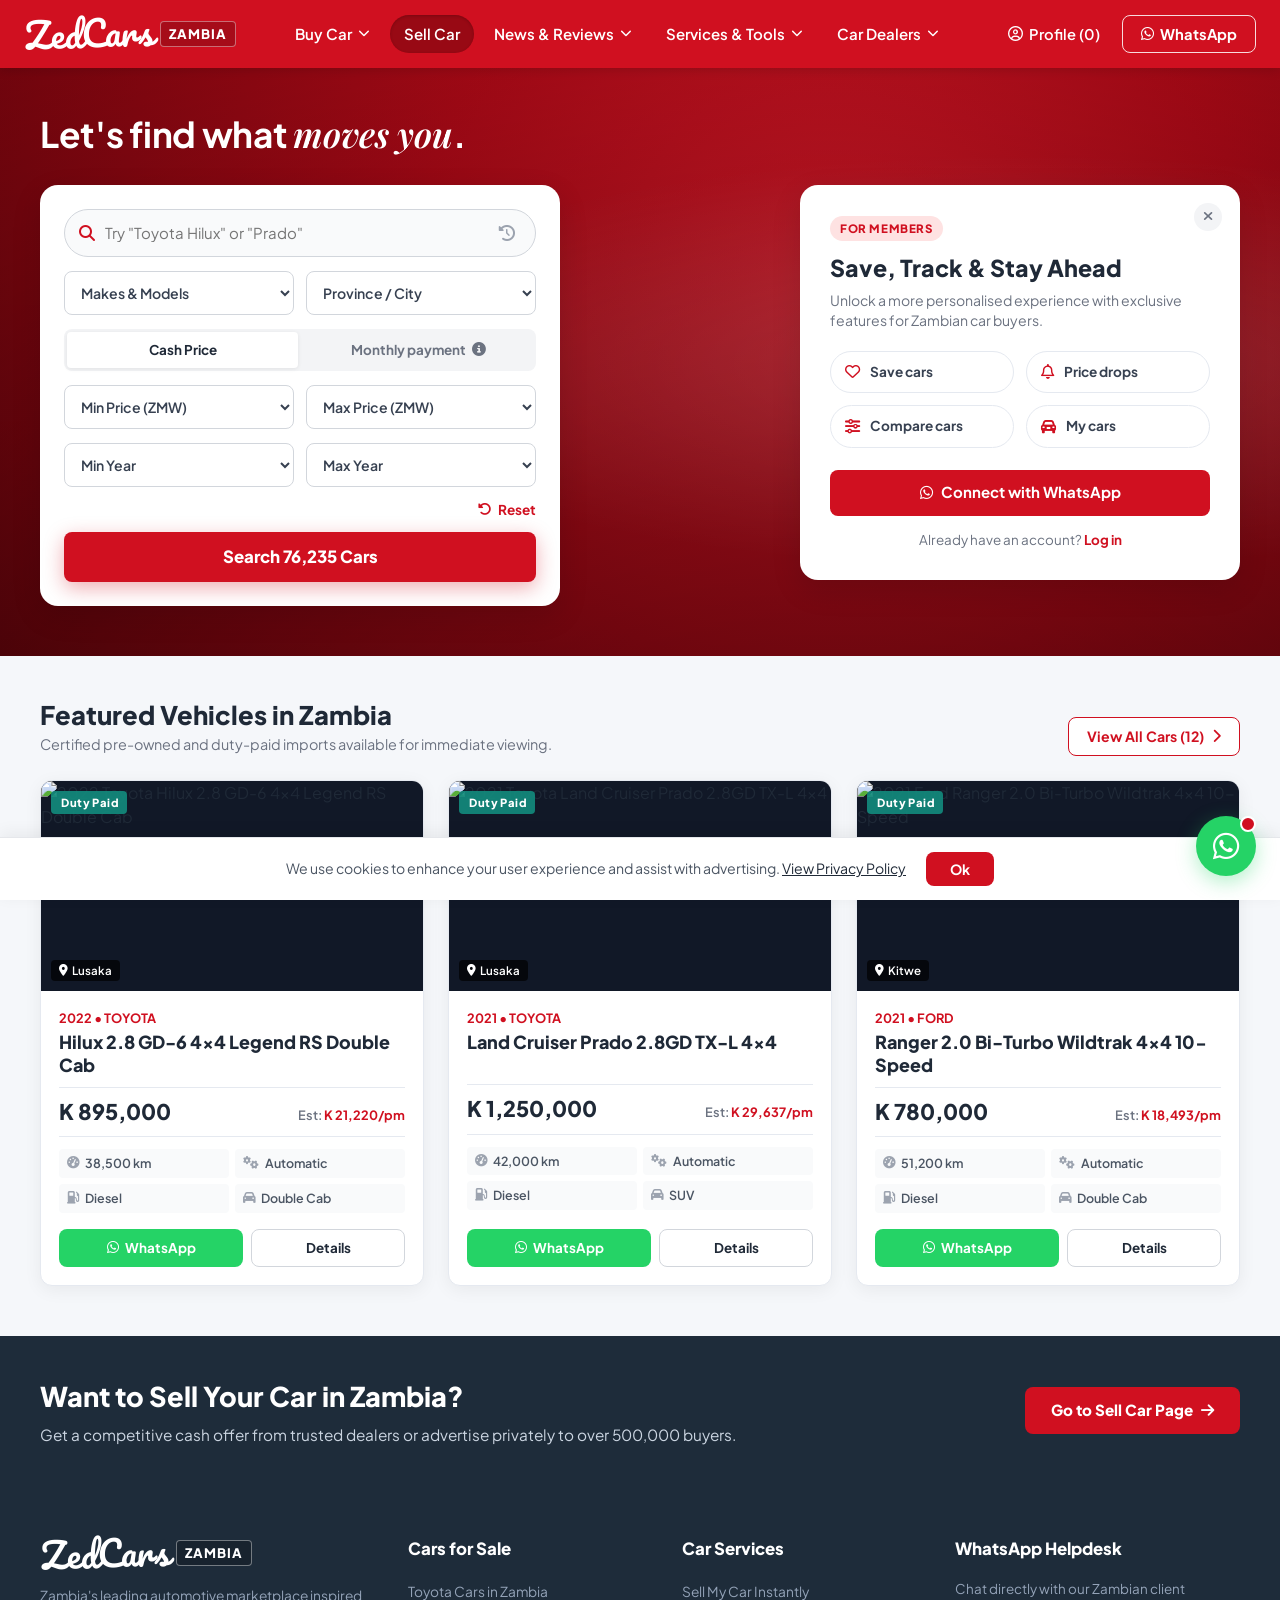
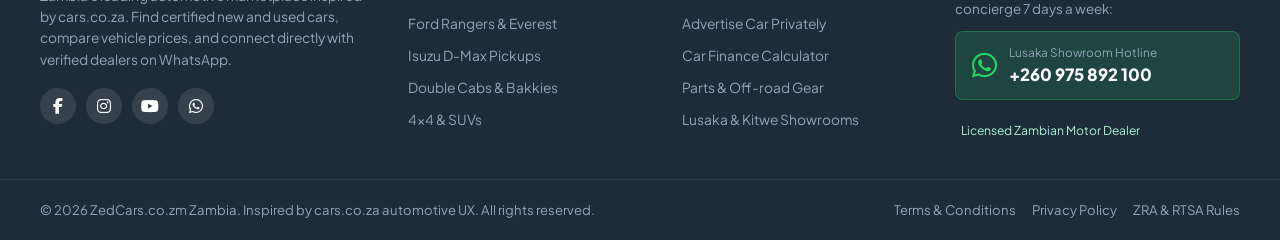
==== commit 936559a3: "Add files via upload" ====
--- a/index.html
+++ b/index.html
@@ -17,7 +17,7 @@
   <header class="cars-header">
     <div class="cars-header-container">
       <a href="index.html" class="cars-logo">
-        <span class="logo-script">Cars</span><span class="logo-tld">.co.zm</span>
+        <span class="logo-script">ZedCars</span><span class="logo-tld">Zambia</span>
       </a>
 
       <nav class="cars-nav">
@@ -279,7 +279,7 @@
     <div class="container footer-content-grid">
       <div class="footer-brand-col">
         <a href="index.html" class="cars-logo footer-logo">
-          <span class="logo-script">Cars</span><span class="logo-tld">.co.zm</span>
+          <span class="logo-script">ZedCars</span><span class="logo-tld">Zambia</span>
         </a>
         <p class="footer-desc">
           Zambia's leading automotive marketplace inspired by cars.co.za. Find certified new and used cars, compare vehicle prices, and connect directly with verified dealers on WhatsApp.
--- a/styles.css
+++ b/styles.css
@@ -120,7 +120,8 @@
 
 .cars-logo {
   display: flex;
-  align-items: baseline;
+  align-items: center;
+  gap: 6px;
   color: #FFFFFF;
   text-decoration: none;
   user-select: none;
@@ -128,18 +129,23 @@
 
 .logo-script {
   font-family: var(--font-script);
-  font-size: 2.3rem;
-  letter-spacing: -1px;
+  font-size: 2.2rem;
+  letter-spacing: -0.5px;
   line-height: 1;
-  transform: rotate(-3deg);
-  margin-right: 2px;
+  transform: rotate(-2deg);
 }
 
 .logo-tld {
   font-family: var(--font-main);
-  font-size: 1.05rem;
-  font-weight: 800;
-  letter-spacing: -0.5px;
+  font-size: 0.82rem;
+  font-weight: 800;
+  letter-spacing: 1px;
+  text-transform: uppercase;
+  background: rgba(0, 0, 0, 0.2);
+  border: 1px solid rgba(255, 255, 255, 0.4);
+  padding: 2px 8px;
+  border-radius: var(--radius-sm);
+  color: #FFFFFF;
 }
 
 .cars-nav {
